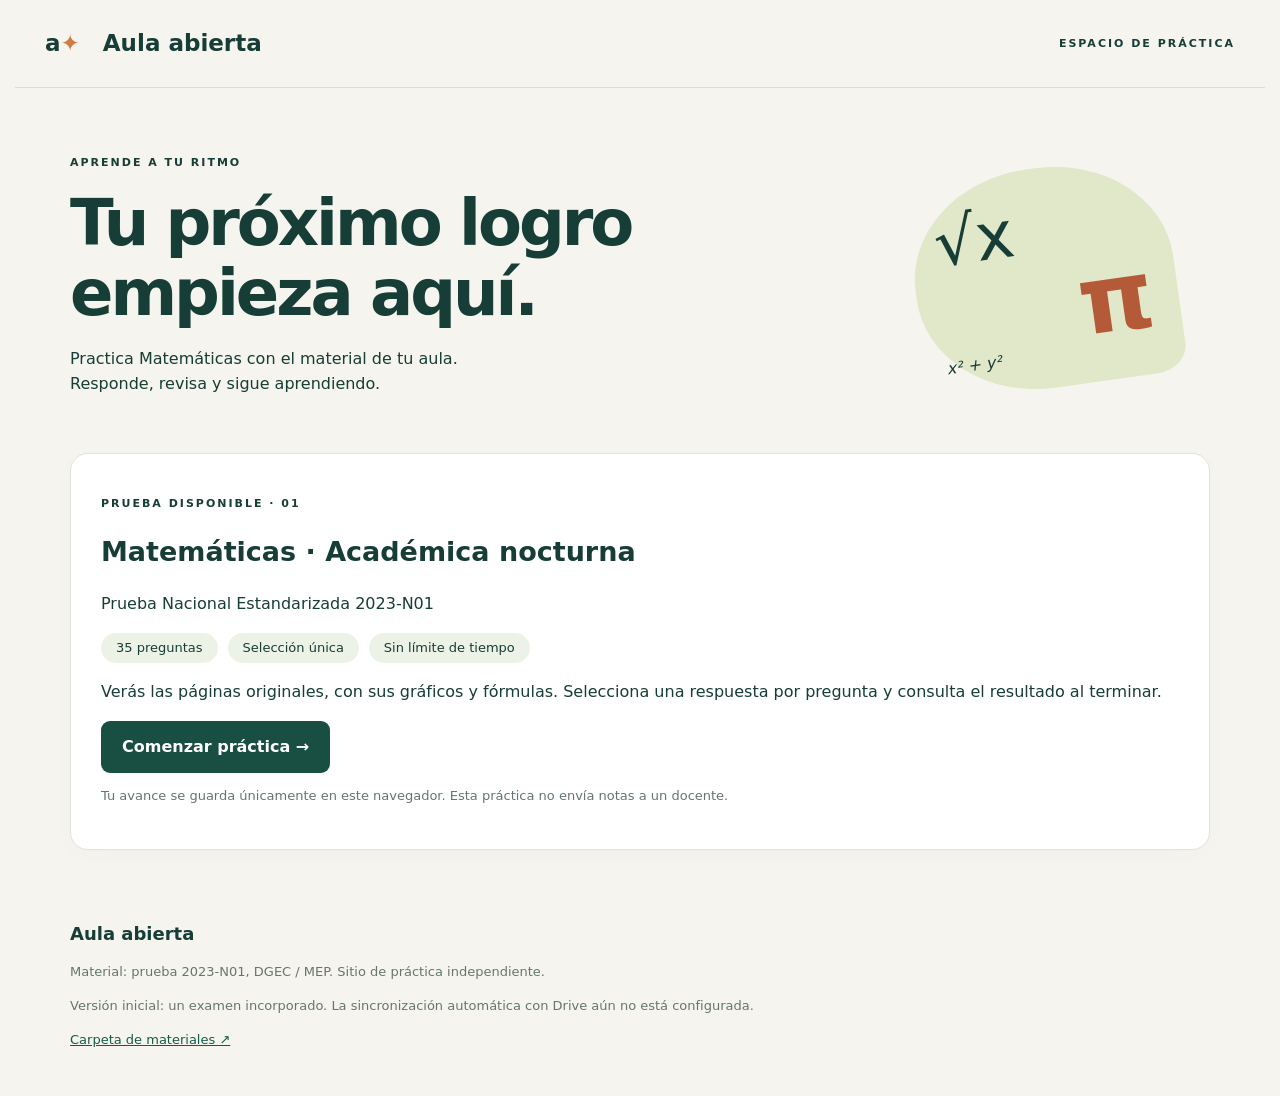
==== index.html @ c5a478ac "Publicar práctica interactiva de Matemáticas 2023 con 35 preguntas" ====
<!doctype html><html lang="es"><head><meta charset="utf-8"><meta name="viewport" content="width=device-width,initial-scale=1"><title>Aula abierta · Matemáticas</title><link rel="stylesheet" href="style.css"></head><body><header><a class="brand" href="./">a<span>✦</span> Aula abierta</a><span>ESPACIO DE PRÁCTICA</span></header><main><section class="hero"><div><p class="eyebrow">APRENDE A TU RITMO</p><h1>Tu próximo logro<br>empieza aquí.</h1><p>Practica Matemáticas con el material de tu aula.<br>Responde, revisa y sigue aprendiendo.</p></div><div class="hero-art" aria-hidden="true"><span>√x</span><b>π</b><i>x² + y²</i></div></section><section id="intro" class="card"><p class="eyebrow">PRUEBA DISPONIBLE · 01</p><h2>Matemáticas · Académica nocturna</h2><p>Prueba Nacional Estandarizada 2023-N01</p><div class="tags"><span>35 preguntas</span><span>Selección única</span><span>Sin límite de tiempo</span></div><p>Verás las páginas originales, con sus gráficos y fórmulas. Selecciona una respuesta por pregunta y consulta el resultado al terminar.</p><button id="start">Comenzar práctica →</button><p class="muted">Tu avance se guarda únicamente en este navegador. Esta práctica no envía notas a un docente.</p></section><section id="exam" hidden><div class="exam-top"><div><p class="eyebrow">MATEMÁTICAS / 2023-N01</p><h2 id="position"></h2></div><span id="progress" role="status"></span></div><progress id="bar" max="35" value="0"></progress><div class="layout"><div class="paper"><p>Consulta la pregunta indicada en esta página original.</p><img id="page" alt="Página original del examen"><a id="enlarge" target="_blank" rel="noopener">Abrir página en tamaño completo ↗</a></div><aside class="card"><h3 id="question"></h3><fieldset id="options"><legend>Selecciona una respuesta</legend></fieldset><p id="feedback" aria-live="polite"></p><div class="nav"><button id="prev" class="secondary">← Anterior</button><button id="next">Siguiente →</button></div><h3>Hoja de respuestas</h3><div id="grid"></div><p class="muted">Verde: respondida · Borde oscuro: pregunta actual</p><button id="finish">Finalizar y revisar</button><div id="confirm" hidden><p id="confirm-text"></p><button id="confirm-finish">Sí, finalizar</button> <button id="cancel" class="secondary">Continuar</button></div></aside></div></section><section id="results" class="card" hidden><p class="eyebrow">PRÁCTICA COMPLETADA</p><h2 id="score"></h2><p id="summary"></p><p>La clave fue resuelta para esta práctica a partir del documento; no es una clave oficial del MEP.</p><button id="review">Revisar respuestas</button> <button id="download" class="secondary">Descargar resultado</button> <button id="reset" class="secondary">Nuevo intento</button></section><footer><strong>Aula abierta</strong><p>Material: prueba 2023-N01, DGEC / MEP. Sitio de práctica independiente.</p><p>Versión inicial: un examen incorporado. La sincronización automática con Drive aún no está configurada.</p><a href="https://drive.google.com/drive/folders/1rQohvZ-n-ZqSDYFWYkgJa3CMYLFz-aXT" target="_blank" rel="noopener">Carpeta de materiales ↗</a></footer></main><script src="app.js"></script></body></html>
---- style.css ----
*{box-sizing:border-box}body{margin:0;background:#f5f4ee;color:#163d36;font:16px/1.6 system-ui,sans-serif}header{max-width:1250px;margin:auto;padding:25px 30px;display:flex;justify-content:space-between;align-items:center;border-bottom:1px solid #d7ded7}header>span,.eyebrow{font-size:11px;letter-spacing:2px;font-weight:750}.brand{font-size:23px;font-weight:800;text-decoration:none;color:inherit}.brand span{color:#d17b46;margin-right:15px}main{max-width:1190px;margin:auto;padding:0 25px}.hero{display:flex;align-items:center;justify-content:space-between;padding:55px 0 40px}h1{font-size:clamp(36px,5vw,64px);line-height:1.08;letter-spacing:-3px;margin:18px 0}h2{font-size:27px;line-height:1.25}.hero-art{width:260px;height:220px;position:relative;background:#e1e8c9;border-radius:48% 48% 12% 48%;transform:rotate(-8deg);margin-right:35px}.hero-art span{font-size:65px;position:absolute;left:25px;top:10px}.hero-art b{font-size:95px;position:absolute;right:25px;bottom:5px;color:#b45a38}.hero-art i{position:absolute;bottom:20px;left:20px}.card{background:#fff;border:1px solid #e1e4db;border-radius:18px;padding:30px;margin-bottom:25px;box-shadow:0 5px 20px #163d3605}.tags{display:flex;gap:10px;flex-wrap:wrap}.tags span{background:#edf2e7;border-radius:30px;padding:5px 15px;font-size:13px}button{font:inherit;font-weight:650;background:#184f42;color:white;padding:12px 20px;border:1px solid transparent;border-radius:9px;cursor:pointer}button:hover{filter:brightness(.9)}button:disabled{opacity:.4;cursor:default}.secondary{background:#f0f3eb;color:#163d36}a{color:#185a49}button:focus-visible,a:focus-visible,input:focus-visible{outline:3px solid #c87b42;outline-offset:3px}.muted,footer{font-size:13px;color:#65766e}.exam-top{display:flex;align-items:center;justify-content:space-between;margin-top:30px}progress{width:100%;height:8px;accent-color:#326a55;margin-bottom:25px}.layout{display:grid;grid-template-columns:minmax(0,1fr) 340px;gap:25px;align-items:start}.paper{background:white;border-radius:15px;padding:15px;text-align:center}.paper p{font-size:13px}.paper img{width:100%;height:auto}.paper a{display:block}aside{position:sticky;top:20px}fieldset{padding:0;border:0}legend{font-size:14px;margin-bottom:15px}.option{display:block;padding:12px;border:1px solid #cbd6cb;margin-bottom:9px;border-radius:8px;cursor:pointer}.option:has(input:checked){background:#e7efdb;border-color:#326a55}.option input{margin-right:12px;accent-color:#184f42}.nav{display:flex;gap:8px;margin:20px 0}.nav button{padding:9px;font-size:13px;flex:1}#grid{display:grid;grid-template-columns:repeat(7,1fr);gap:5px;margin-bottom:12px}#grid button{padding:5px 0;background:#f0f2eb;color:#163d36;font-size:12px}#grid button.answered{background:#dceacb}#grid button.current{outline:2px solid #163d36}#finish{width:100%}#feedback{font-size:14px}#results{margin-top:25px}footer{padding:45px 0}footer strong{font-size:18px;color:#163d36}[hidden]{display:none!important}@media(max-width:800px){.hero-art{display:none}.hero{padding:30px 0}header>span{display:none}.layout{grid-template-columns:1fr}aside{position:static}.card{padding:20px}h1{letter-spacing:-1.5px}.exam-top{align-items:start;gap:10px}#results button{margin-bottom:8px}}
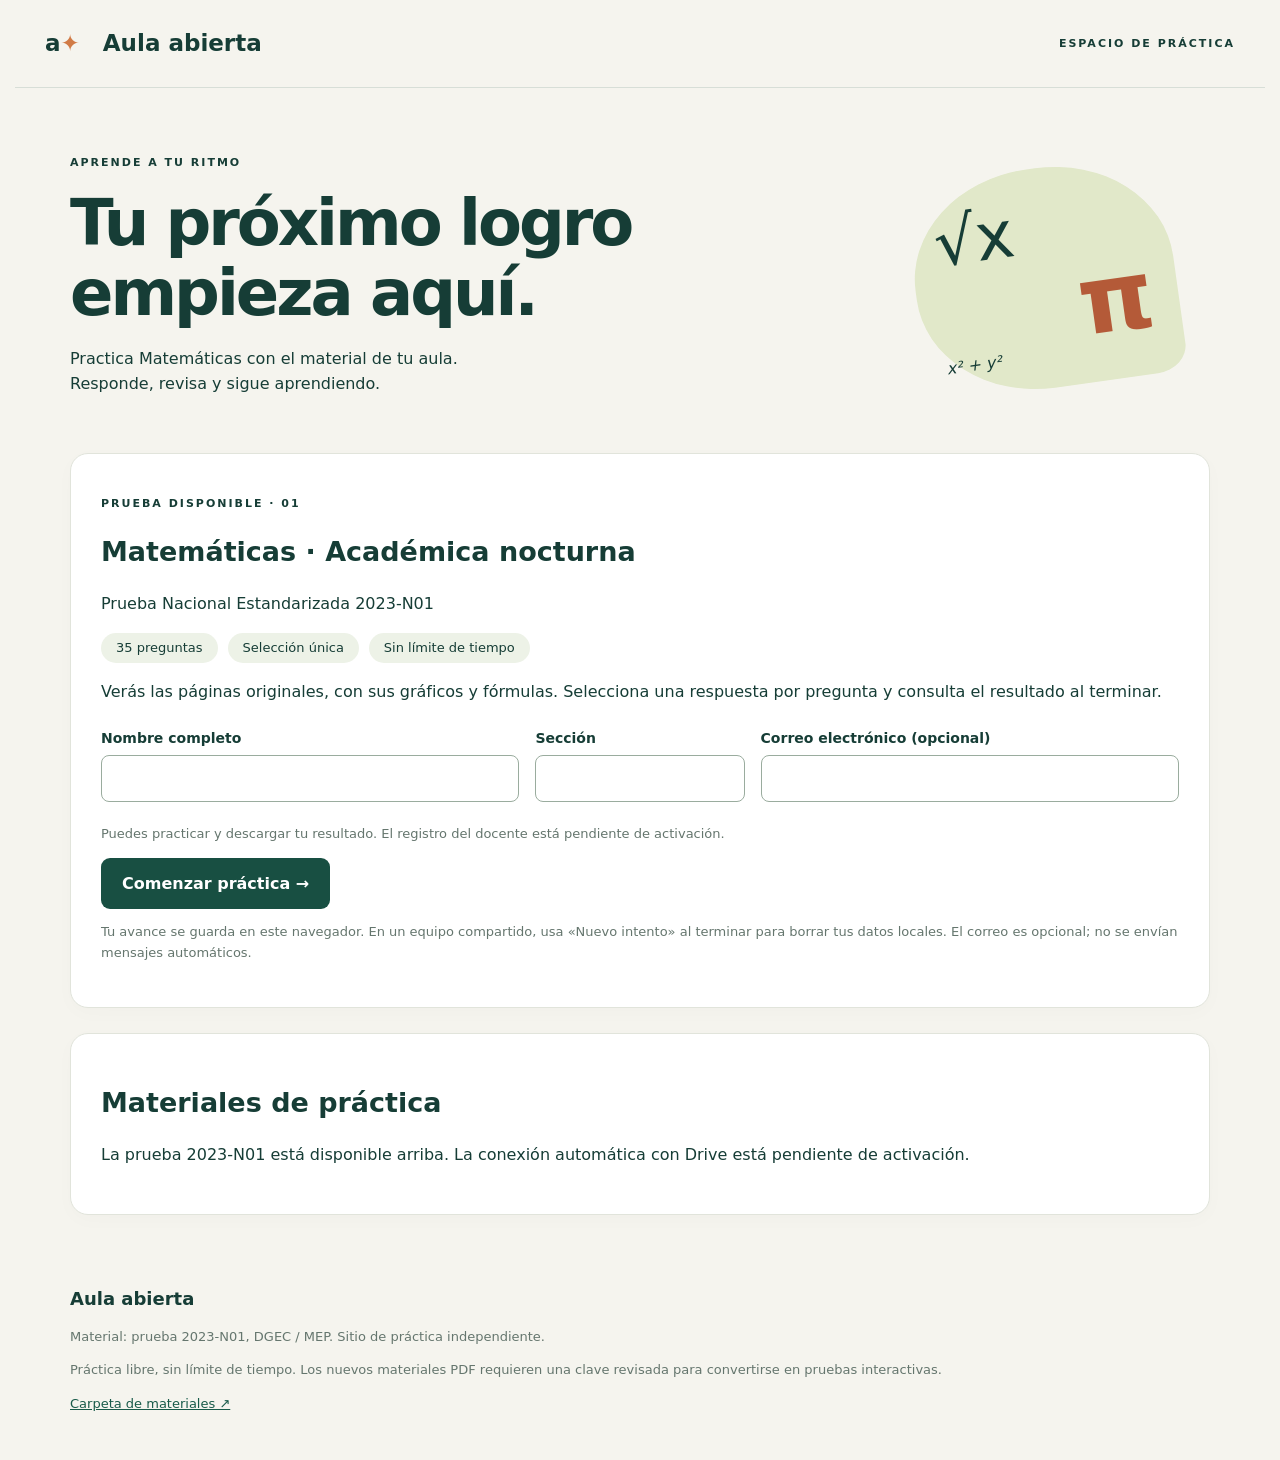
==== commit 17813f75: "Completar datos del intento, CSV e integración preparada con Drive y Sheets" ====
--- a/index.html
+++ b/index.html
@@ -1 +1 @@
-<!doctype html><html lang="es"><head><meta charset="utf-8"><meta name="viewport" content="width=device-width,initial-scale=1"><title>Aula abierta · Matemáticas</title><link rel="stylesheet" href="style.css"></head><body><header><a class="brand" href="./">a<span>✦</span> Aula abierta</a><span>ESPACIO DE PRÁCTICA</span></header><main><section class="hero"><div><p class="eyebrow">APRENDE A TU RITMO</p><h1>Tu próximo logro<br>empieza aquí.</h1><p>Practica Matemáticas con el material de tu aula.<br>Responde, revisa y sigue aprendiendo.</p></div><div class="hero-art" aria-hidden="true"><span>√x</span><b>π</b><i>x² + y²</i></div></section><section id="intro" class="card"><p class="eyebrow">PRUEBA DISPONIBLE · 01</p><h2>Matemáticas · Académica nocturna</h2><p>Prueba Nacional Estandarizada 2023-N01</p><div class="tags"><span>35 preguntas</span><span>Selección única</span><span>Sin límite de tiempo</span></div><p>Verás las páginas originales, con sus gráficos y fórmulas. Selecciona una respuesta por pregunta y consulta el resultado al terminar.</p><button id="start">Comenzar práctica →</button><p class="muted">Tu avance se guarda únicamente en este navegador. Esta práctica no envía notas a un docente.</p></section><section id="exam" hidden><div class="exam-top"><div><p class="eyebrow">MATEMÁTICAS / 2023-N01</p><h2 id="position"></h2></div><span id="progress" role="status"></span></div><progress id="bar" max="35" value="0"></progress><div class="layout"><div class="paper"><p>Consulta la pregunta indicada en esta página original.</p><img id="page" alt="Página original del examen"><a id="enlarge" target="_blank" rel="noopener">Abrir página en tamaño completo ↗</a></div><aside class="card"><h3 id="question"></h3><fieldset id="options"><legend>Selecciona una respuesta</legend></fieldset><p id="feedback" aria-live="polite"></p><div class="nav"><button id="prev" class="secondary">← Anterior</button><button id="next">Siguiente →</button></div><h3>Hoja de respuestas</h3><div id="grid"></div><p class="muted">Verde: respondida · Borde oscuro: pregunta actual</p><button id="finish">Finalizar y revisar</button><div id="confirm" hidden><p id="confirm-text"></p><button id="confirm-finish">Sí, finalizar</button> <button id="cancel" class="secondary">Continuar</button></div></aside></div></section><section id="results" class="card" hidden><p class="eyebrow">PRÁCTICA COMPLETADA</p><h2 id="score"></h2><p id="summary"></p><p>La clave fue resuelta para esta práctica a partir del documento; no es una clave oficial del MEP.</p><button id="review">Revisar respuestas</button> <button id="download" class="secondary">Descargar resultado</button> <button id="reset" class="secondary">Nuevo intento</button></section><footer><strong>Aula abierta</strong><p>Material: prueba 2023-N01, DGEC / MEP. Sitio de práctica independiente.</p><p>Versión inicial: un examen incorporado. La sincronización automática con Drive aún no está configurada.</p><a href="https://drive.google.com/drive/folders/1rQohvZ-n-ZqSDYFWYkgJa3CMYLFz-aXT" target="_blank" rel="noopener">Carpeta de materiales ↗</a></footer></main><script src="app.js"></script></body></html>
+<!doctype html><html lang="es"><head><meta charset="utf-8"><meta name="viewport" content="width=device-width,initial-scale=1"><title>Aula abierta · Matemáticas</title><link rel="stylesheet" href="style.css"></head><body><header><a class="brand" href="./">a<span>✦</span> Aula abierta</a><span>ESPACIO DE PRÁCTICA</span></header><main><section class="hero"><div><p class="eyebrow">APRENDE A TU RITMO</p><h1>Tu próximo logro<br>empieza aquí.</h1><p>Practica Matemáticas con el material de tu aula.<br>Responde, revisa y sigue aprendiendo.</p></div><div class="hero-art" aria-hidden="true"><span>√x</span><b>π</b><i>x² + y²</i></div></section><section id="intro" class="card"><p class="eyebrow">PRUEBA DISPONIBLE · 01</p><h2>Matemáticas · Académica nocturna</h2><p>Prueba Nacional Estandarizada 2023-N01</p><div class="tags"><span>35 preguntas</span><span>Selección única</span><span>Sin límite de tiempo</span></div><p>Verás las páginas originales, con sus gráficos y fórmulas. Selecciona una respuesta por pregunta y consulta el resultado al terminar.</p><form id="student-form"><div class="student-fields"><label>Nombre completo<input id="student-name" name="name" autocomplete="name" maxlength="120" required></label><label>Sección<input id="student-section" name="section" maxlength="40" required></label><label>Correo electrónico (opcional)<input id="student-email" name="email" type="email" autocomplete="email" maxlength="160"></label></div><label id="consent-label" hidden><input id="consent" type="checkbox"> Acepto enviar mi nombre, sección, correo y respuestas al docente cuando pulse «Enviar al docente».</label></form><p id="connection-status" class="muted" role="status">Puedes practicar y descargar tu resultado. El registro del docente está pendiente de activación.</p><button id="start">Comenzar práctica →</button><p class="muted">Tu avance se guarda en este navegador. En un equipo compartido, usa «Nuevo intento» al terminar para borrar tus datos locales. El correo es opcional; no se envían mensajes automáticos.</p></section><section id="exam" hidden><div class="exam-top"><div><p class="eyebrow">MATEMÁTICAS / 2023-N01</p><h2 id="position"></h2></div><span id="progress" role="status"></span></div><progress id="bar" max="35" value="0"></progress><div class="layout"><div class="paper"><p>Consulta la pregunta indicada en esta página original.</p><p id="page-error" role="alert" hidden>No se pudo cargar la página. Comprueba tu conexión o abre la imagen en tamaño completo.</p><img id="page" alt="Página original del examen"><a id="enlarge" target="_blank" rel="noopener">Abrir página en tamaño completo ↗</a></div><aside class="card"><h3 id="question"></h3><fieldset id="options"><legend>Selecciona una respuesta</legend></fieldset><p id="feedback" aria-live="polite"></p><div class="nav"><button id="prev" class="secondary">← Anterior</button><button id="next">Siguiente →</button></div><h3>Hoja de respuestas</h3><div id="grid"></div><p class="muted">Verde: respondida · Borde oscuro: pregunta actual</p><button id="finish">Finalizar y revisar</button><div id="confirm" hidden><p id="confirm-text"></p><button id="confirm-finish">Sí, finalizar</button> <button id="cancel" class="secondary">Continuar</button></div></aside></div></section><section id="results" class="card" hidden><p class="eyebrow">PRÁCTICA COMPLETADA</p><h2 id="score"></h2><p id="summary"></p><p>La clave fue resuelta para esta práctica a partir del documento; no es una clave oficial del MEP.</p><p id="submission" role="status"></p><button id="send-result" hidden>Enviar al docente</button> <button id="review">Revisar respuestas</button> <button id="download" class="secondary">Descargar resultado</button> <button id="reset" class="secondary">Nuevo intento</button></section><section id="materials" class="card"><h2>Materiales de práctica</h2><p id="materials-status">La prueba 2023-N01 está disponible arriba. La conexión automática con Drive está pendiente de activación.</p><ul id="materials-list"></ul></section><footer><strong>Aula abierta</strong><p>Material: prueba 2023-N01, DGEC / MEP. Sitio de práctica independiente.</p><p>Práctica libre, sin límite de tiempo. Los nuevos materiales PDF requieren una clave revisada para convertirse en pruebas interactivas.</p><a href="https://drive.google.com/drive/folders/1rQohvZ-n-ZqSDYFWYkgJa3CMYLFz-aXT" target="_blank" rel="noopener">Carpeta de materiales ↗</a></footer></main><dialog id="reset-dialog"><h2>¿Comenzar otro intento?</h2><p>Se borrarán las respuestas y tus datos de este navegador. Descarga el resultado antes de continuar. Un envío ya recibido por el docente se conserva en su registro.</p><button id="cancel-reset" class="secondary">Cancelar</button> <button id="confirm-reset">Borrar y comenzar</button></dialog><script src="config.js"></script><script src="app.js"></script><script src="enhancements.js"></script></body></html>
--- a/style.css
+++ b/style.css
@@ -1 +1,3 @@
 *{box-sizing:border-box}body{margin:0;background:#f5f4ee;color:#163d36;font:16px/1.6 system-ui,sans-serif}header{max-width:1250px;margin:auto;padding:25px 30px;display:flex;justify-content:space-between;align-items:center;border-bottom:1px solid #d7ded7}header>span,.eyebrow{font-size:11px;letter-spacing:2px;font-weight:750}.brand{font-size:23px;font-weight:800;text-decoration:none;color:inherit}.brand span{color:#d17b46;margin-right:15px}main{max-width:1190px;margin:auto;padding:0 25px}.hero{display:flex;align-items:center;justify-content:space-between;padding:55px 0 40px}h1{font-size:clamp(36px,5vw,64px);line-height:1.08;letter-spacing:-3px;margin:18px 0}h2{font-size:27px;line-height:1.25}.hero-art{width:260px;height:220px;position:relative;background:#e1e8c9;border-radius:48% 48% 12% 48%;transform:rotate(-8deg);margin-right:35px}.hero-art span{font-size:65px;position:absolute;left:25px;top:10px}.hero-art b{font-size:95px;position:absolute;right:25px;bottom:5px;color:#b45a38}.hero-art i{position:absolute;bottom:20px;left:20px}.card{background:#fff;border:1px solid #e1e4db;border-radius:18px;padding:30px;margin-bottom:25px;box-shadow:0 5px 20px #163d3605}.tags{display:flex;gap:10px;flex-wrap:wrap}.tags span{background:#edf2e7;border-radius:30px;padding:5px 15px;font-size:13px}button{font:inherit;font-weight:650;background:#184f42;color:white;padding:12px 20px;border:1px solid transparent;border-radius:9px;cursor:pointer}button:hover{filter:brightness(.9)}button:disabled{opacity:.4;cursor:default}.secondary{background:#f0f3eb;color:#163d36}a{color:#185a49}button:focus-visible,a:focus-visible,input:focus-visible{outline:3px solid #c87b42;outline-offset:3px}.muted,footer{font-size:13px;color:#65766e}.exam-top{display:flex;align-items:center;justify-content:space-between;margin-top:30px}progress{width:100%;height:8px;accent-color:#326a55;margin-bottom:25px}.layout{display:grid;grid-template-columns:minmax(0,1fr) 340px;gap:25px;align-items:start}.paper{background:white;border-radius:15px;padding:15px;text-align:center}.paper p{font-size:13px}.paper img{width:100%;height:auto}.paper a{display:block}aside{position:sticky;top:20px}fieldset{padding:0;border:0}legend{font-size:14px;margin-bottom:15px}.option{display:block;padding:12px;border:1px solid #cbd6cb;margin-bottom:9px;border-radius:8px;cursor:pointer}.option:has(input:checked){background:#e7efdb;border-color:#326a55}.option input{margin-right:12px;accent-color:#184f42}.nav{display:flex;gap:8px;margin:20px 0}.nav button{padding:9px;font-size:13px;flex:1}#grid{display:grid;grid-template-columns:repeat(7,1fr);gap:5px;margin-bottom:12px}#grid button{padding:5px 0;background:#f0f2eb;color:#163d36;font-size:12px}#grid button.answered{background:#dceacb}#grid button.current{outline:2px solid #163d36}#finish{width:100%}#feedback{font-size:14px}#results{margin-top:25px}footer{padding:45px 0}footer strong{font-size:18px;color:#163d36}[hidden]{display:none!important}@media(max-width:800px){.hero-art{display:none}.hero{padding:30px 0}header>span{display:none}.layout{grid-template-columns:1fr}aside{position:static}.card{padding:20px}h1{letter-spacing:-1.5px}.exam-top{align-items:start;gap:10px}#results button{margin-bottom:8px}}
+
+.student-fields{display:grid;grid-template-columns:2fr 1fr 2fr;gap:16px;margin:22px 0}.student-fields label{font-weight:600;font-size:14px}.student-fields input{display:block;width:100%;padding:11px;border:1px solid #9aac9e;border-radius:8px;font:inherit;margin-top:6px}#consent-label{display:block;font-size:14px;margin:12px 0}#submission{padding:12px;background:#f0f3eb;border-radius:8px}dialog{max-width:520px;border:1px solid #d7ded7;border-radius:16px;padding:25px;color:#163d36}dialog::backdrop{background:#163d3670}#page-error{color:#9b302d}@media(max-width:800px){.student-fields{grid-template-columns:1fr}}
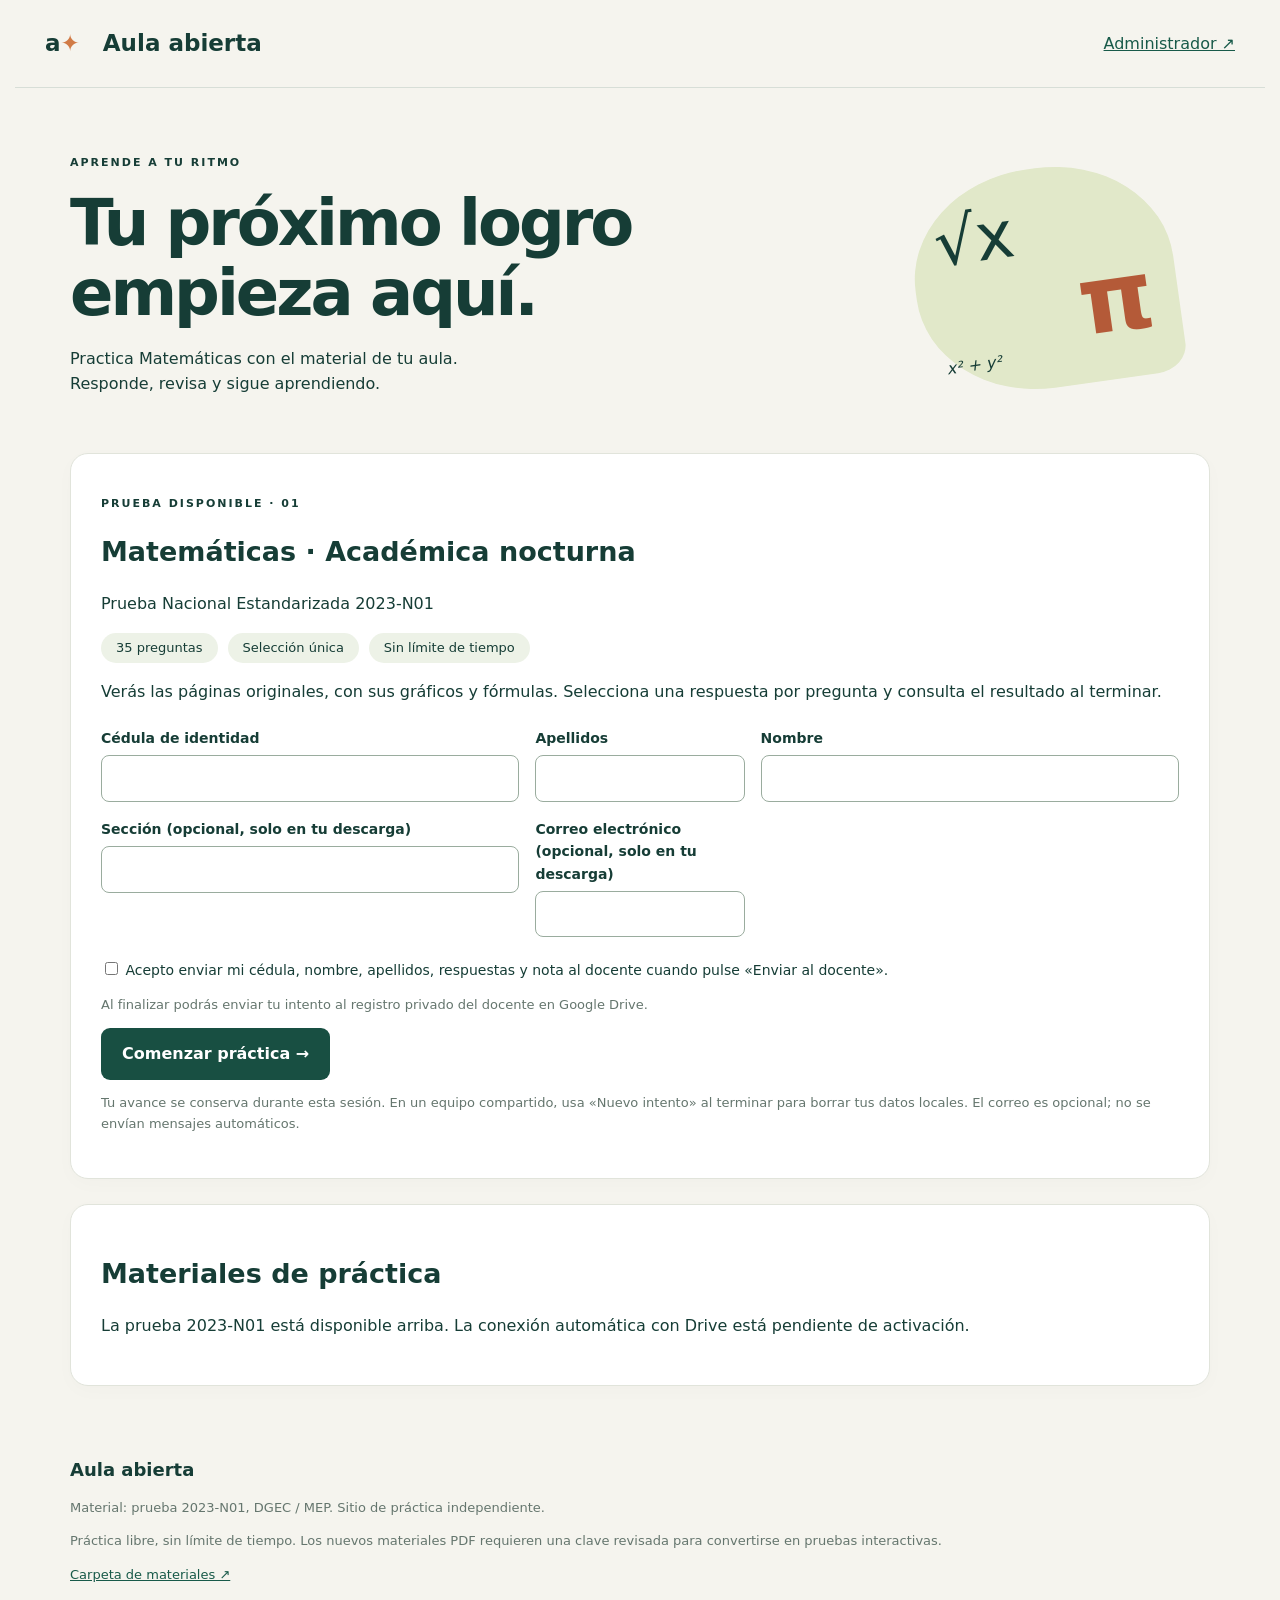
==== commit a62468d9: "Añadir identificación, acceso administrativo y entrega privada de resultados" ====
--- a/index.html
+++ b/index.html
@@ -1 +1 @@
-<!doctype html><html lang="es"><head><meta charset="utf-8"><meta name="viewport" content="width=device-width,initial-scale=1"><title>Aula abierta · Matemáticas</title><link rel="stylesheet" href="style.css"></head><body><header><a class="brand" href="./">a<span>✦</span> Aula abierta</a><span>ESPACIO DE PRÁCTICA</span></header><main><section class="hero"><div><p class="eyebrow">APRENDE A TU RITMO</p><h1>Tu próximo logro<br>empieza aquí.</h1><p>Practica Matemáticas con el material de tu aula.<br>Responde, revisa y sigue aprendiendo.</p></div><div class="hero-art" aria-hidden="true"><span>√x</span><b>π</b><i>x² + y²</i></div></section><section id="intro" class="card"><p class="eyebrow">PRUEBA DISPONIBLE · 01</p><h2>Matemáticas · Académica nocturna</h2><p>Prueba Nacional Estandarizada 2023-N01</p><div class="tags"><span>35 preguntas</span><span>Selección única</span><span>Sin límite de tiempo</span></div><p>Verás las páginas originales, con sus gráficos y fórmulas. Selecciona una respuesta por pregunta y consulta el resultado al terminar.</p><form id="student-form"><div class="student-fields"><label>Nombre completo<input id="student-name" name="name" autocomplete="name" maxlength="120" required></label><label>Sección<input id="student-section" name="section" maxlength="40" required></label><label>Correo electrónico (opcional)<input id="student-email" name="email" type="email" autocomplete="email" maxlength="160"></label></div><label id="consent-label" hidden><input id="consent" type="checkbox"> Acepto enviar mi nombre, sección, correo y respuestas al docente cuando pulse «Enviar al docente».</label></form><p id="connection-status" class="muted" role="status">Puedes practicar y descargar tu resultado. El registro del docente está pendiente de activación.</p><button id="start">Comenzar práctica →</button><p class="muted">Tu avance se guarda en este navegador. En un equipo compartido, usa «Nuevo intento» al terminar para borrar tus datos locales. El correo es opcional; no se envían mensajes automáticos.</p></section><section id="exam" hidden><div class="exam-top"><div><p class="eyebrow">MATEMÁTICAS / 2023-N01</p><h2 id="position"></h2></div><span id="progress" role="status"></span></div><progress id="bar" max="35" value="0"></progress><div class="layout"><div class="paper"><p>Consulta la pregunta indicada en esta página original.</p><p id="page-error" role="alert" hidden>No se pudo cargar la página. Comprueba tu conexión o abre la imagen en tamaño completo.</p><img id="page" alt="Página original del examen"><a id="enlarge" target="_blank" rel="noopener">Abrir página en tamaño completo ↗</a></div><aside class="card"><h3 id="question"></h3><fieldset id="options"><legend>Selecciona una respuesta</legend></fieldset><p id="feedback" aria-live="polite"></p><div class="nav"><button id="prev" class="secondary">← Anterior</button><button id="next">Siguiente →</button></div><h3>Hoja de respuestas</h3><div id="grid"></div><p class="muted">Verde: respondida · Borde oscuro: pregunta actual</p><button id="finish">Finalizar y revisar</button><div id="confirm" hidden><p id="confirm-text"></p><button id="confirm-finish">Sí, finalizar</button> <button id="cancel" class="secondary">Continuar</button></div></aside></div></section><section id="results" class="card" hidden><p class="eyebrow">PRÁCTICA COMPLETADA</p><h2 id="score"></h2><p id="summary"></p><p>La clave fue resuelta para esta práctica a partir del documento; no es una clave oficial del MEP.</p><p id="submission" role="status"></p><button id="send-result" hidden>Enviar al docente</button> <button id="review">Revisar respuestas</button> <button id="download" class="secondary">Descargar resultado</button> <button id="reset" class="secondary">Nuevo intento</button></section><section id="materials" class="card"><h2>Materiales de práctica</h2><p id="materials-status">La prueba 2023-N01 está disponible arriba. La conexión automática con Drive está pendiente de activación.</p><ul id="materials-list"></ul></section><footer><strong>Aula abierta</strong><p>Material: prueba 2023-N01, DGEC / MEP. Sitio de práctica independiente.</p><p>Práctica libre, sin límite de tiempo. Los nuevos materiales PDF requieren una clave revisada para convertirse en pruebas interactivas.</p><a href="https://drive.google.com/drive/folders/1rQohvZ-n-ZqSDYFWYkgJa3CMYLFz-aXT" target="_blank" rel="noopener">Carpeta de materiales ↗</a></footer></main><dialog id="reset-dialog"><h2>¿Comenzar otro intento?</h2><p>Se borrarán las respuestas y tus datos de este navegador. Descarga el resultado antes de continuar. Un envío ya recibido por el docente se conserva en su registro.</p><button id="cancel-reset" class="secondary">Cancelar</button> <button id="confirm-reset">Borrar y comenzar</button></dialog><script src="config.js"></script><script src="app.js"></script><script src="enhancements.js"></script></body></html>
+<!doctype html><html lang="es"><head><meta charset="utf-8"><meta name="viewport" content="width=device-width,initial-scale=1"><title>Aula abierta · Matemáticas</title><link rel="stylesheet" href="style.css?v=3"></head><body><header><a class="brand" href="./">a<span>✦</span> Aula abierta</a><a href="https://docs.google.com/spreadsheets/d/1QzHzwCneJ1lvs6Nx8h6u_sttCNi8G5m4pQk2UUp6ONw/edit" target="_blank" rel="noopener noreferrer">Administrador ↗</a></header><main><section class="hero"><div><p class="eyebrow">APRENDE A TU RITMO</p><h1>Tu próximo logro<br>empieza aquí.</h1><p>Practica Matemáticas con el material de tu aula.<br>Responde, revisa y sigue aprendiendo.</p></div><div class="hero-art" aria-hidden="true"><span>√x</span><b>π</b><i>x² + y²</i></div></section><section id="intro" class="card"><p class="eyebrow">PRUEBA DISPONIBLE · 01</p><h2>Matemáticas · Académica nocturna</h2><p>Prueba Nacional Estandarizada 2023-N01</p><div class="tags"><span>35 preguntas</span><span>Selección única</span><span>Sin límite de tiempo</span></div><p>Verás las páginas originales, con sus gráficos y fórmulas. Selecciona una respuesta por pregunta y consulta el resultado al terminar.</p><form id="student-form"><div class="student-fields"><label>Cédula de identidad<input id="student-id" name="id" maxlength="30" minlength="3" required></label><label>Apellidos<input id="student-surname" name="surname" autocomplete="family-name" maxlength="120" required></label><label>Nombre<input id="student-name" name="name" autocomplete="given-name" maxlength="120" required></label><label>Sección (opcional, solo en tu descarga)<input id="student-section" name="section" maxlength="40"></label><label>Correo electrónico (opcional, solo en tu descarga)<input id="student-email" name="email" type="email" autocomplete="email" maxlength="160"></label></div><label id="consent-label"><input id="consent" type="checkbox"> Acepto enviar mi cédula, nombre, apellidos, respuestas y nota al docente cuando pulse «Enviar al docente».</label></form><p id="connection-status" class="muted" role="status">Al finalizar podrás enviar tu intento al registro privado del docente en Google Drive.</p><button id="start">Comenzar práctica →</button><p class="muted">Tu avance se conserva durante esta sesión. En un equipo compartido, usa «Nuevo intento» al terminar para borrar tus datos locales. El correo es opcional; no se envían mensajes automáticos.</p></section><section id="exam" hidden><div class="exam-top"><div><p class="eyebrow">MATEMÁTICAS / 2023-N01</p><h2 id="position"></h2></div><span id="progress" role="status"></span></div><progress id="bar" max="35" value="0"></progress><div class="layout"><div class="paper"><p>Consulta la pregunta indicada en esta página original.</p><p id="page-error" role="alert" hidden>No se pudo cargar la página. Comprueba tu conexión o abre la imagen en tamaño completo.</p><img id="page" alt="Página original del examen"><a id="enlarge" target="_blank" rel="noopener">Abrir página en tamaño completo ↗</a></div><aside class="card"><h3 id="question"></h3><fieldset id="options"><legend>Selecciona una respuesta</legend></fieldset><p id="feedback" aria-live="polite"></p><div class="nav"><button id="prev" class="secondary">← Anterior</button><button id="next">Siguiente →</button></div><h3>Hoja de respuestas</h3><div id="grid"></div><p class="muted">Verde: respondida · Borde oscuro: pregunta actual</p><button id="finish">Finalizar y revisar</button><div id="confirm" hidden><p id="confirm-text"></p><button id="confirm-finish">Sí, finalizar</button> <button id="cancel" class="secondary">Continuar</button></div></aside></div></section><section id="results" class="card" hidden><p class="eyebrow">PRÁCTICA COMPLETADA</p><h2 id="score"></h2><p id="summary"></p><p>La clave fue resuelta para esta práctica a partir del documento; no es una clave oficial del MEP.</p><p id="submission" role="status"></p><button id="send-result" hidden>Enviar al docente</button> <button id="review">Revisar respuestas</button> <button id="download" class="secondary">Descargar resultado</button> <button id="reset" class="secondary">Nuevo intento</button></section><section id="materials" class="card"><h2>Materiales de práctica</h2><p id="materials-status">La prueba 2023-N01 está disponible arriba. La conexión automática con Drive está pendiente de activación.</p><ul id="materials-list"></ul></section><footer><strong>Aula abierta</strong><p>Material: prueba 2023-N01, DGEC / MEP. Sitio de práctica independiente.</p><p>Práctica libre, sin límite de tiempo. Los nuevos materiales PDF requieren una clave revisada para convertirse en pruebas interactivas.</p><a href="https://drive.google.com/drive/folders/1rQohvZ-n-ZqSDYFWYkgJa3CMYLFz-aXT" target="_blank" rel="noopener">Carpeta de materiales ↗</a></footer></main><dialog id="reset-dialog"><h2>¿Comenzar otro intento?</h2><p>Se borrarán las respuestas y tus datos de este navegador. Descarga el resultado antes de continuar. Un envío ya recibido por el docente se conserva en su registro.</p><button id="cancel-reset" class="secondary">Cancelar</button> <button id="confirm-reset">Borrar y comenzar</button></dialog><script src="config.js?v=3"></script><script src="app.js?v=3"></script><script src="enhancements.js?v=3"></script></body></html>
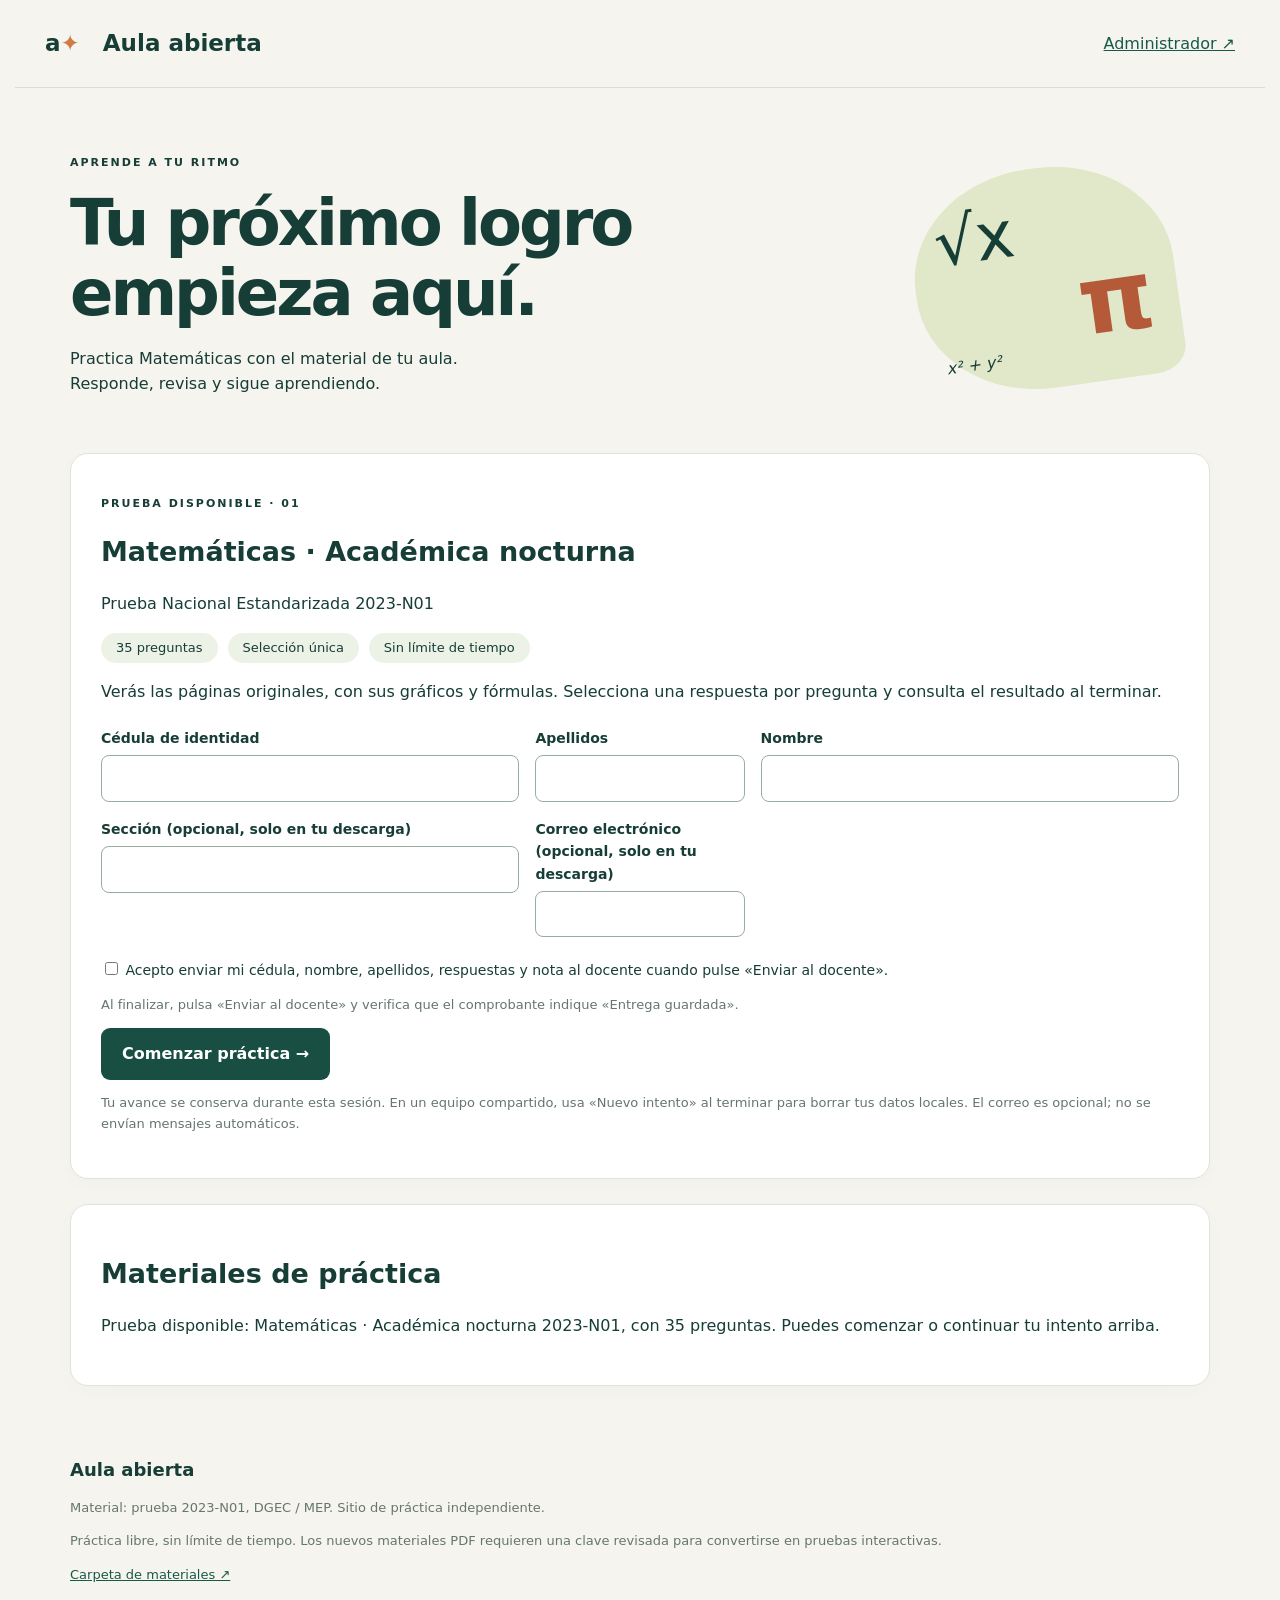
==== commit 736cf003: "Cerrar flujo de entrega verificado y actualizar estado real del sitio" ====
--- a/index.html
+++ b/index.html
@@ -1 +1 @@
-<!doctype html><html lang="es"><head><meta charset="utf-8"><meta name="viewport" content="width=device-width,initial-scale=1"><title>Aula abierta · Matemáticas</title><link rel="stylesheet" href="style.css?v=3"></head><body><header><a class="brand" href="./">a<span>✦</span> Aula abierta</a><a href="https://docs.google.com/spreadsheets/d/1QzHzwCneJ1lvs6Nx8h6u_sttCNi8G5m4pQk2UUp6ONw/edit" target="_blank" rel="noopener noreferrer">Administrador ↗</a></header><main><section class="hero"><div><p class="eyebrow">APRENDE A TU RITMO</p><h1>Tu próximo logro<br>empieza aquí.</h1><p>Practica Matemáticas con el material de tu aula.<br>Responde, revisa y sigue aprendiendo.</p></div><div class="hero-art" aria-hidden="true"><span>√x</span><b>π</b><i>x² + y²</i></div></section><section id="intro" class="card"><p class="eyebrow">PRUEBA DISPONIBLE · 01</p><h2>Matemáticas · Académica nocturna</h2><p>Prueba Nacional Estandarizada 2023-N01</p><div class="tags"><span>35 preguntas</span><span>Selección única</span><span>Sin límite de tiempo</span></div><p>Verás las páginas originales, con sus gráficos y fórmulas. Selecciona una respuesta por pregunta y consulta el resultado al terminar.</p><form id="student-form"><div class="student-fields"><label>Cédula de identidad<input id="student-id" name="id" maxlength="30" minlength="3" required></label><label>Apellidos<input id="student-surname" name="surname" autocomplete="family-name" maxlength="120" required></label><label>Nombre<input id="student-name" name="name" autocomplete="given-name" maxlength="120" required></label><label>Sección (opcional, solo en tu descarga)<input id="student-section" name="section" maxlength="40"></label><label>Correo electrónico (opcional, solo en tu descarga)<input id="student-email" name="email" type="email" autocomplete="email" maxlength="160"></label></div><label id="consent-label"><input id="consent" type="checkbox"> Acepto enviar mi cédula, nombre, apellidos, respuestas y nota al docente cuando pulse «Enviar al docente».</label></form><p id="connection-status" class="muted" role="status">Al finalizar podrás enviar tu intento al registro privado del docente en Google Drive.</p><button id="start">Comenzar práctica →</button><p class="muted">Tu avance se conserva durante esta sesión. En un equipo compartido, usa «Nuevo intento» al terminar para borrar tus datos locales. El correo es opcional; no se envían mensajes automáticos.</p></section><section id="exam" hidden><div class="exam-top"><div><p class="eyebrow">MATEMÁTICAS / 2023-N01</p><h2 id="position"></h2></div><span id="progress" role="status"></span></div><progress id="bar" max="35" value="0"></progress><div class="layout"><div class="paper"><p>Consulta la pregunta indicada en esta página original.</p><p id="page-error" role="alert" hidden>No se pudo cargar la página. Comprueba tu conexión o abre la imagen en tamaño completo.</p><img id="page" alt="Página original del examen"><a id="enlarge" target="_blank" rel="noopener">Abrir página en tamaño completo ↗</a></div><aside class="card"><h3 id="question"></h3><fieldset id="options"><legend>Selecciona una respuesta</legend></fieldset><p id="feedback" aria-live="polite"></p><div class="nav"><button id="prev" class="secondary">← Anterior</button><button id="next">Siguiente →</button></div><h3>Hoja de respuestas</h3><div id="grid"></div><p class="muted">Verde: respondida · Borde oscuro: pregunta actual</p><button id="finish">Finalizar y revisar</button><div id="confirm" hidden><p id="confirm-text"></p><button id="confirm-finish">Sí, finalizar</button> <button id="cancel" class="secondary">Continuar</button></div></aside></div></section><section id="results" class="card" hidden><p class="eyebrow">PRÁCTICA COMPLETADA</p><h2 id="score"></h2><p id="summary"></p><p>La clave fue resuelta para esta práctica a partir del documento; no es una clave oficial del MEP.</p><p id="submission" role="status"></p><button id="send-result" hidden>Enviar al docente</button> <button id="review">Revisar respuestas</button> <button id="download" class="secondary">Descargar resultado</button> <button id="reset" class="secondary">Nuevo intento</button></section><section id="materials" class="card"><h2>Materiales de práctica</h2><p id="materials-status">La prueba 2023-N01 está disponible arriba. La conexión automática con Drive está pendiente de activación.</p><ul id="materials-list"></ul></section><footer><strong>Aula abierta</strong><p>Material: prueba 2023-N01, DGEC / MEP. Sitio de práctica independiente.</p><p>Práctica libre, sin límite de tiempo. Los nuevos materiales PDF requieren una clave revisada para convertirse en pruebas interactivas.</p><a href="https://drive.google.com/drive/folders/1rQohvZ-n-ZqSDYFWYkgJa3CMYLFz-aXT" target="_blank" rel="noopener">Carpeta de materiales ↗</a></footer></main><dialog id="reset-dialog"><h2>¿Comenzar otro intento?</h2><p>Se borrarán las respuestas y tus datos de este navegador. Descarga el resultado antes de continuar. Un envío ya recibido por el docente se conserva en su registro.</p><button id="cancel-reset" class="secondary">Cancelar</button> <button id="confirm-reset">Borrar y comenzar</button></dialog><script src="config.js?v=3"></script><script src="app.js?v=3"></script><script src="enhancements.js?v=3"></script></body></html>
+<!doctype html><html lang="es"><head><meta charset="utf-8"><meta name="viewport" content="width=device-width,initial-scale=1"><title>Aula abierta · Matemáticas</title><link rel="stylesheet" href="style.css?v=4"></head><body><header><a class="brand" href="./">a<span>✦</span> Aula abierta</a><a href="https://docs.google.com/spreadsheets/d/1QzHzwCneJ1lvs6Nx8h6u_sttCNi8G5m4pQk2UUp6ONw/edit" target="_blank" rel="noopener noreferrer">Administrador ↗</a></header><main><section class="hero"><div><p class="eyebrow">APRENDE A TU RITMO</p><h1>Tu próximo logro<br>empieza aquí.</h1><p>Practica Matemáticas con el material de tu aula.<br>Responde, revisa y sigue aprendiendo.</p></div><div class="hero-art" aria-hidden="true"><span>√x</span><b>π</b><i>x² + y²</i></div></section><section id="intro" class="card"><p class="eyebrow">PRUEBA DISPONIBLE · 01</p><h2>Matemáticas · Académica nocturna</h2><p>Prueba Nacional Estandarizada 2023-N01</p><div class="tags"><span>35 preguntas</span><span>Selección única</span><span>Sin límite de tiempo</span></div><p>Verás las páginas originales, con sus gráficos y fórmulas. Selecciona una respuesta por pregunta y consulta el resultado al terminar.</p><form id="student-form"><div class="student-fields"><label>Cédula de identidad<input id="student-id" name="id" autocomplete="off" maxlength="30" minlength="3" required></label><label>Apellidos<input id="student-surname" name="surname" autocomplete="family-name" maxlength="120" required></label><label>Nombre<input id="student-name" name="name" autocomplete="given-name" maxlength="120" required></label><label>Sección (opcional, solo en tu descarga)<input id="student-section" name="section" maxlength="40"></label><label>Correo electrónico (opcional, solo en tu descarga)<input id="student-email" name="email" type="email" autocomplete="email" maxlength="160"></label></div><label id="consent-label"><input id="consent" type="checkbox"> Acepto enviar mi cédula, nombre, apellidos, respuestas y nota al docente cuando pulse «Enviar al docente».</label></form><p id="connection-status" class="muted" role="status">Al finalizar, pulsa «Enviar al docente» y verifica que el comprobante indique «Entrega guardada».</p><button id="start">Comenzar práctica →</button><p class="muted">Tu avance se conserva durante esta sesión. En un equipo compartido, usa «Nuevo intento» al terminar para borrar tus datos locales. El correo es opcional; no se envían mensajes automáticos.</p></section><section id="exam" hidden><div class="exam-top"><div><p class="eyebrow">MATEMÁTICAS / 2023-N01</p><h2 id="position"></h2></div><span id="progress" role="status"></span></div><progress id="bar" max="35" value="0"></progress><div class="layout"><div class="paper"><p>Consulta la pregunta indicada en esta página original.</p><p id="page-error" role="alert" hidden>No se pudo cargar la página. Comprueba tu conexión o abre la imagen en tamaño completo.</p><img id="page" alt="Página original del examen"><a id="enlarge" target="_blank" rel="noopener">Abrir página en tamaño completo ↗</a></div><aside class="card"><h3 id="question"></h3><fieldset id="options"><legend>Selecciona una respuesta</legend></fieldset><p id="feedback" aria-live="polite"></p><div class="nav"><button id="prev" class="secondary">← Anterior</button><button id="next">Siguiente →</button></div><h3>Hoja de respuestas</h3><div id="grid"></div><p class="muted">Verde: respondida · Borde oscuro: pregunta actual</p><button id="finish">Finalizar y revisar</button><div id="confirm" hidden><p id="confirm-text"></p><button id="confirm-finish">Sí, finalizar</button> <button id="cancel" class="secondary">Continuar</button></div></aside></div></section><section id="results" class="card" hidden><p class="eyebrow">PRÁCTICA COMPLETADA</p><h2 id="score"></h2><p id="summary"></p><p>La clave fue resuelta para esta práctica a partir del documento; no es una clave oficial del MEP.</p><p id="submission" role="status"></p><button id="send-result" hidden>Enviar al docente</button> <button id="review">Revisar respuestas</button> <button id="download" class="secondary">Descargar resultado</button> <button id="reset" class="secondary">Nuevo intento</button></section><section id="materials" class="card"><h2>Materiales de práctica</h2><p id="materials-status">Prueba disponible: Matemáticas · Académica nocturna 2023-N01, con 35 preguntas. Puedes comenzar o continuar tu intento arriba.</p><ul id="materials-list"></ul></section><footer><strong>Aula abierta</strong><p>Material: prueba 2023-N01, DGEC / MEP. Sitio de práctica independiente.</p><p>Práctica libre, sin límite de tiempo. Los nuevos materiales PDF requieren una clave revisada para convertirse en pruebas interactivas.</p><a href="https://drive.google.com/drive/folders/1rQohvZ-n-ZqSDYFWYkgJa3CMYLFz-aXT" target="_blank" rel="noopener">Carpeta de materiales ↗</a></footer></main><dialog id="reset-dialog"><h2>¿Comenzar otro intento?</h2><p>Se borrarán las respuestas y tus datos de este navegador. Descarga el resultado antes de continuar. Un envío ya recibido por el docente se conserva en su registro.</p><button id="cancel-reset" class="secondary">Cancelar</button> <button id="confirm-reset">Borrar y comenzar</button></dialog><script src="config.js?v=4"></script><script src="app.js?v=4"></script><script src="enhancements.js?v=4"></script></body></html>
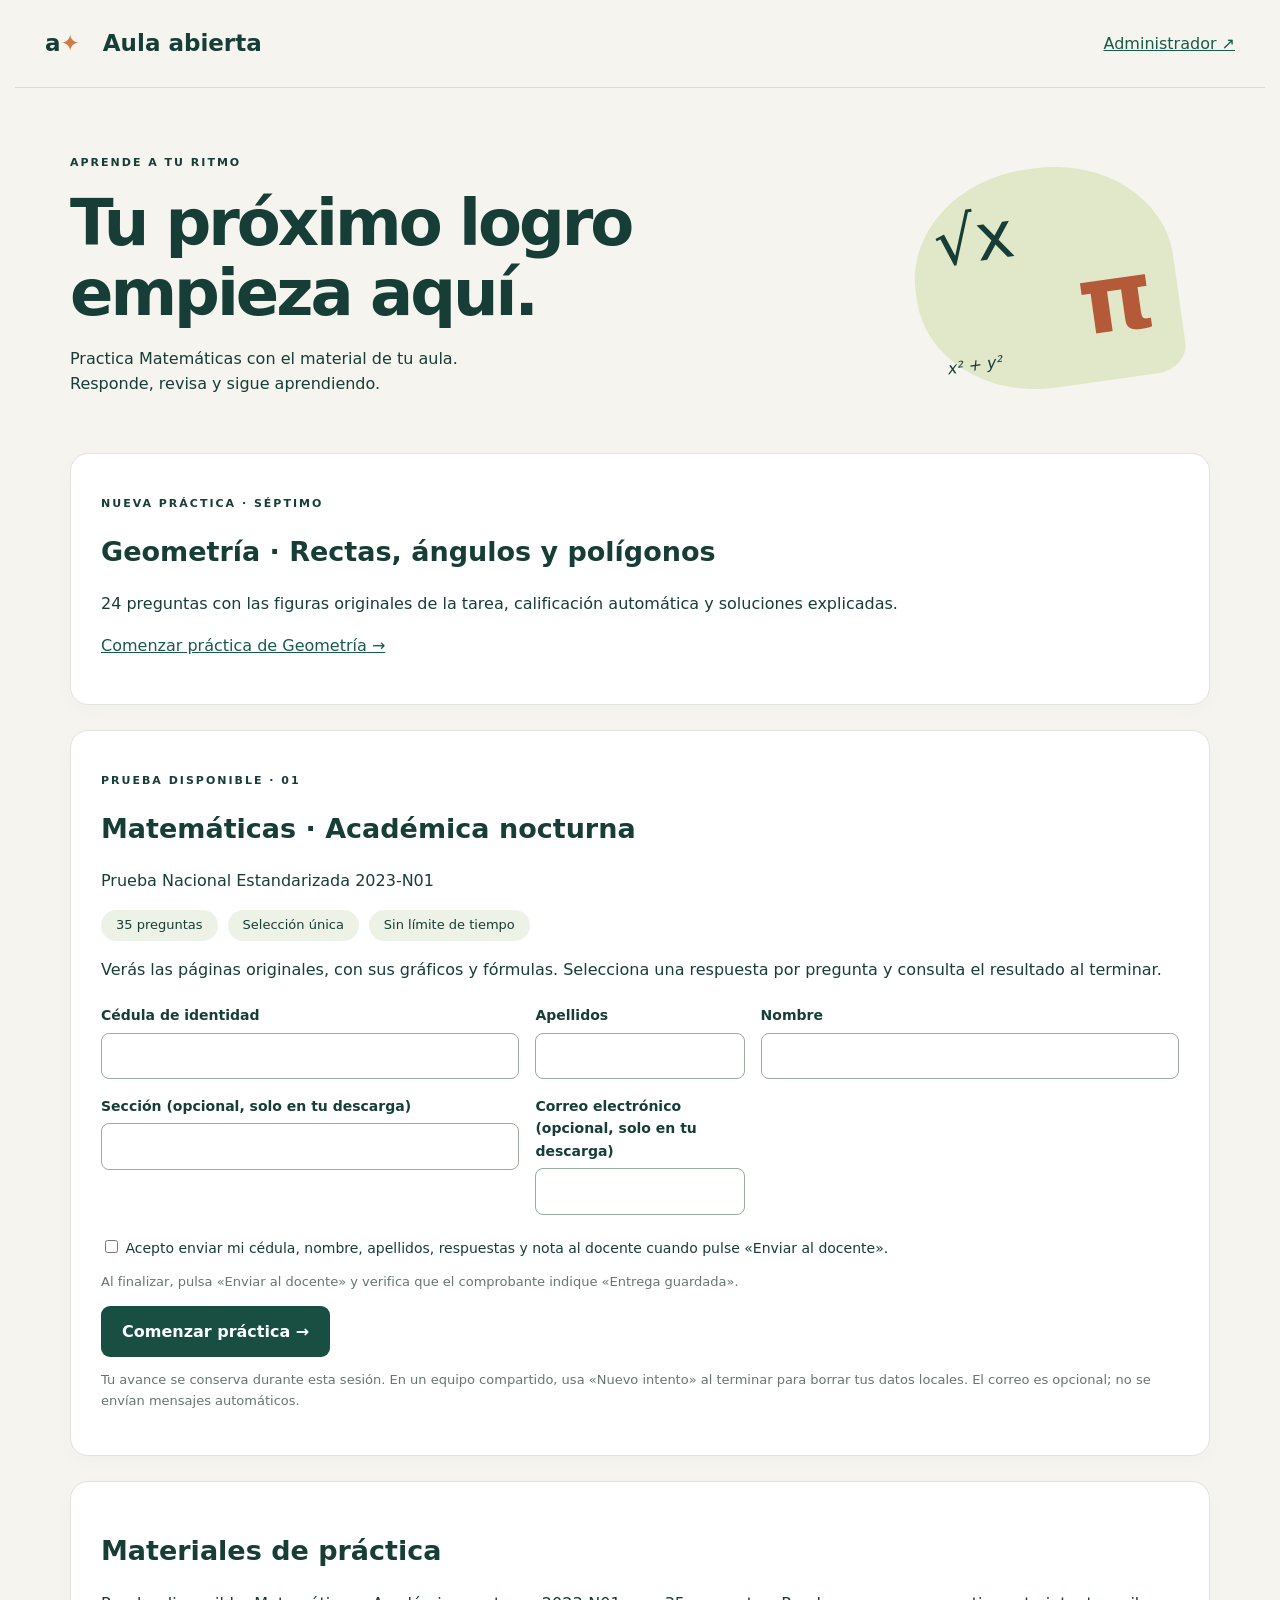
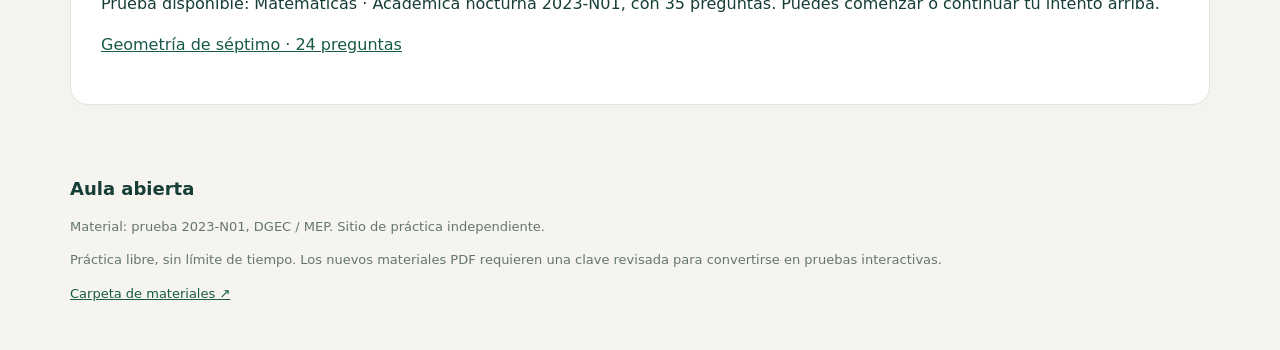
==== commit a13228d6: "Publicar práctica de Geometría de séptimo con 24 ejercicios y soluciones, sin enlace de entrega" ====
--- a/index.html
+++ b/index.html
@@ -1 +1 @@
-<!doctype html><html lang="es"><head><meta charset="utf-8"><meta name="viewport" content="width=device-width,initial-scale=1"><title>Aula abierta · Matemáticas</title><link rel="stylesheet" href="style.css?v=4"></head><body><header><a class="brand" href="./">a<span>✦</span> Aula abierta</a><a href="https://docs.google.com/spreadsheets/d/1QzHzwCneJ1lvs6Nx8h6u_sttCNi8G5m4pQk2UUp6ONw/edit" target="_blank" rel="noopener noreferrer">Administrador ↗</a></header><main><section class="hero"><div><p class="eyebrow">APRENDE A TU RITMO</p><h1>Tu próximo logro<br>empieza aquí.</h1><p>Practica Matemáticas con el material de tu aula.<br>Responde, revisa y sigue aprendiendo.</p></div><div class="hero-art" aria-hidden="true"><span>√x</span><b>π</b><i>x² + y²</i></div></section><section id="intro" class="card"><p class="eyebrow">PRUEBA DISPONIBLE · 01</p><h2>Matemáticas · Académica nocturna</h2><p>Prueba Nacional Estandarizada 2023-N01</p><div class="tags"><span>35 preguntas</span><span>Selección única</span><span>Sin límite de tiempo</span></div><p>Verás las páginas originales, con sus gráficos y fórmulas. Selecciona una respuesta por pregunta y consulta el resultado al terminar.</p><form id="student-form"><div class="student-fields"><label>Cédula de identidad<input id="student-id" name="id" autocomplete="off" maxlength="30" minlength="3" required></label><label>Apellidos<input id="student-surname" name="surname" autocomplete="family-name" maxlength="120" required></label><label>Nombre<input id="student-name" name="name" autocomplete="given-name" maxlength="120" required></label><label>Sección (opcional, solo en tu descarga)<input id="student-section" name="section" maxlength="40"></label><label>Correo electrónico (opcional, solo en tu descarga)<input id="student-email" name="email" type="email" autocomplete="email" maxlength="160"></label></div><label id="consent-label"><input id="consent" type="checkbox"> Acepto enviar mi cédula, nombre, apellidos, respuestas y nota al docente cuando pulse «Enviar al docente».</label></form><p id="connection-status" class="muted" role="status">Al finalizar, pulsa «Enviar al docente» y verifica que el comprobante indique «Entrega guardada».</p><button id="start">Comenzar práctica →</button><p class="muted">Tu avance se conserva durante esta sesión. En un equipo compartido, usa «Nuevo intento» al terminar para borrar tus datos locales. El correo es opcional; no se envían mensajes automáticos.</p></section><section id="exam" hidden><div class="exam-top"><div><p class="eyebrow">MATEMÁTICAS / 2023-N01</p><h2 id="position"></h2></div><span id="progress" role="status"></span></div><progress id="bar" max="35" value="0"></progress><div class="layout"><div class="paper"><p>Consulta la pregunta indicada en esta página original.</p><p id="page-error" role="alert" hidden>No se pudo cargar la página. Comprueba tu conexión o abre la imagen en tamaño completo.</p><img id="page" alt="Página original del examen"><a id="enlarge" target="_blank" rel="noopener">Abrir página en tamaño completo ↗</a></div><aside class="card"><h3 id="question"></h3><fieldset id="options"><legend>Selecciona una respuesta</legend></fieldset><p id="feedback" aria-live="polite"></p><div class="nav"><button id="prev" class="secondary">← Anterior</button><button id="next">Siguiente →</button></div><h3>Hoja de respuestas</h3><div id="grid"></div><p class="muted">Verde: respondida · Borde oscuro: pregunta actual</p><button id="finish">Finalizar y revisar</button><div id="confirm" hidden><p id="confirm-text"></p><button id="confirm-finish">Sí, finalizar</button> <button id="cancel" class="secondary">Continuar</button></div></aside></div></section><section id="results" class="card" hidden><p class="eyebrow">PRÁCTICA COMPLETADA</p><h2 id="score"></h2><p id="summary"></p><p>La clave fue resuelta para esta práctica a partir del documento; no es una clave oficial del MEP.</p><p id="submission" role="status"></p><button id="send-result" hidden>Enviar al docente</button> <button id="review">Revisar respuestas</button> <button id="download" class="secondary">Descargar resultado</button> <button id="reset" class="secondary">Nuevo intento</button></section><section id="materials" class="card"><h2>Materiales de práctica</h2><p id="materials-status">Prueba disponible: Matemáticas · Académica nocturna 2023-N01, con 35 preguntas. Puedes comenzar o continuar tu intento arriba.</p><ul id="materials-list"></ul></section><footer><strong>Aula abierta</strong><p>Material: prueba 2023-N01, DGEC / MEP. Sitio de práctica independiente.</p><p>Práctica libre, sin límite de tiempo. Los nuevos materiales PDF requieren una clave revisada para convertirse en pruebas interactivas.</p><a href="https://drive.google.com/drive/folders/1rQohvZ-n-ZqSDYFWYkgJa3CMYLFz-aXT" target="_blank" rel="noopener">Carpeta de materiales ↗</a></footer></main><dialog id="reset-dialog"><h2>¿Comenzar otro intento?</h2><p>Se borrarán las respuestas y tus datos de este navegador. Descarga el resultado antes de continuar. Un envío ya recibido por el docente se conserva en su registro.</p><button id="cancel-reset" class="secondary">Cancelar</button> <button id="confirm-reset">Borrar y comenzar</button></dialog><script src="config.js?v=4"></script><script src="app.js?v=4"></script><script src="enhancements.js?v=4"></script></body></html>
+<!doctype html><html lang="es"><head><meta charset="utf-8"><meta name="viewport" content="width=device-width,initial-scale=1"><title>Aula abierta · Matemáticas</title><link rel="stylesheet" href="style.css?v=4"></head><body><header><a class="brand" href="./">a<span>✦</span> Aula abierta</a><a href="https://docs.google.com/spreadsheets/d/1QzHzwCneJ1lvs6Nx8h6u_sttCNi8G5m4pQk2UUp6ONw/edit" target="_blank" rel="noopener noreferrer">Administrador ↗</a></header><main><section class="hero"><div><p class="eyebrow">APRENDE A TU RITMO</p><h1>Tu próximo logro<br>empieza aquí.</h1><p>Practica Matemáticas con el material de tu aula.<br>Responde, revisa y sigue aprendiendo.</p></div><div class="hero-art" aria-hidden="true"><span>√x</span><b>π</b><i>x² + y²</i></div></section><section class="card"><p class="eyebrow">NUEVA PRÁCTICA · SÉPTIMO</p><h2>Geometría · Rectas, ángulos y polígonos</h2><p>24 preguntas con las figuras originales de la tarea, calificación automática y soluciones explicadas.</p><p><a href="geometria-7/">Comenzar práctica de Geometría →</a></p></section><section id="intro" class="card"><p class="eyebrow">PRUEBA DISPONIBLE · 01</p><h2>Matemáticas · Académica nocturna</h2><p>Prueba Nacional Estandarizada 2023-N01</p><div class="tags"><span>35 preguntas</span><span>Selección única</span><span>Sin límite de tiempo</span></div><p>Verás las páginas originales, con sus gráficos y fórmulas. Selecciona una respuesta por pregunta y consulta el resultado al terminar.</p><form id="student-form"><div class="student-fields"><label>Cédula de identidad<input id="student-id" name="id" autocomplete="off" maxlength="30" minlength="3" required></label><label>Apellidos<input id="student-surname" name="surname" autocomplete="family-name" maxlength="120" required></label><label>Nombre<input id="student-name" name="name" autocomplete="given-name" maxlength="120" required></label><label>Sección (opcional, solo en tu descarga)<input id="student-section" name="section" maxlength="40"></label><label>Correo electrónico (opcional, solo en tu descarga)<input id="student-email" name="email" type="email" autocomplete="email" maxlength="160"></label></div><label id="consent-label"><input id="consent" type="checkbox"> Acepto enviar mi cédula, nombre, apellidos, respuestas y nota al docente cuando pulse «Enviar al docente».</label></form><p id="connection-status" class="muted" role="status">Al finalizar, pulsa «Enviar al docente» y verifica que el comprobante indique «Entrega guardada».</p><button id="start">Comenzar práctica →</button><p class="muted">Tu avance se conserva durante esta sesión. En un equipo compartido, usa «Nuevo intento» al terminar para borrar tus datos locales. El correo es opcional; no se envían mensajes automáticos.</p></section><section id="exam" hidden><div class="exam-top"><div><p class="eyebrow">MATEMÁTICAS / 2023-N01</p><h2 id="position"></h2></div><span id="progress" role="status"></span></div><progress id="bar" max="35" value="0"></progress><div class="layout"><div class="paper"><p>Consulta la pregunta indicada en esta página original.</p><p id="page-error" role="alert" hidden>No se pudo cargar la página. Comprueba tu conexión o abre la imagen en tamaño completo.</p><img id="page" alt="Página original del examen"><a id="enlarge" target="_blank" rel="noopener">Abrir página en tamaño completo ↗</a></div><aside class="card"><h3 id="question"></h3><fieldset id="options"><legend>Selecciona una respuesta</legend></fieldset><p id="feedback" aria-live="polite"></p><div class="nav"><button id="prev" class="secondary">← Anterior</button><button id="next">Siguiente →</button></div><h3>Hoja de respuestas</h3><div id="grid"></div><p class="muted">Verde: respondida · Borde oscuro: pregunta actual</p><button id="finish">Finalizar y revisar</button><div id="confirm" hidden><p id="confirm-text"></p><button id="confirm-finish">Sí, finalizar</button> <button id="cancel" class="secondary">Continuar</button></div></aside></div></section><section id="results" class="card" hidden><p class="eyebrow">PRÁCTICA COMPLETADA</p><h2 id="score"></h2><p id="summary"></p><p>La clave fue resuelta para esta práctica a partir del documento; no es una clave oficial del MEP.</p><p id="submission" role="status"></p><button id="send-result" hidden>Enviar al docente</button> <button id="review">Revisar respuestas</button> <button id="download" class="secondary">Descargar resultado</button> <button id="reset" class="secondary">Nuevo intento</button></section><section id="materials" class="card"><h2>Materiales de práctica</h2><p id="materials-status">Prueba disponible: Matemáticas · Académica nocturna 2023-N01, con 35 preguntas. Puedes comenzar o continuar tu intento arriba.</p><p><a href="geometria-7/">Geometría de séptimo · 24 preguntas</a></p><ul id="materials-list"></ul></section><footer><strong>Aula abierta</strong><p>Material: prueba 2023-N01, DGEC / MEP. Sitio de práctica independiente.</p><p>Práctica libre, sin límite de tiempo. Los nuevos materiales PDF requieren una clave revisada para convertirse en pruebas interactivas.</p><a href="https://drive.google.com/drive/folders/1rQohvZ-n-ZqSDYFWYkgJa3CMYLFz-aXT" target="_blank" rel="noopener">Carpeta de materiales ↗</a></footer></main><dialog id="reset-dialog"><h2>¿Comenzar otro intento?</h2><p>Se borrarán las respuestas y tus datos de este navegador. Descarga el resultado antes de continuar. Un envío ya recibido por el docente se conserva en su registro.</p><button id="cancel-reset" class="secondary">Cancelar</button> <button id="confirm-reset">Borrar y comenzar</button></dialog><script src="config.js?v=4"></script><script src="app.js?v=4"></script><script src="enhancements.js?v=4"></script></body></html>
